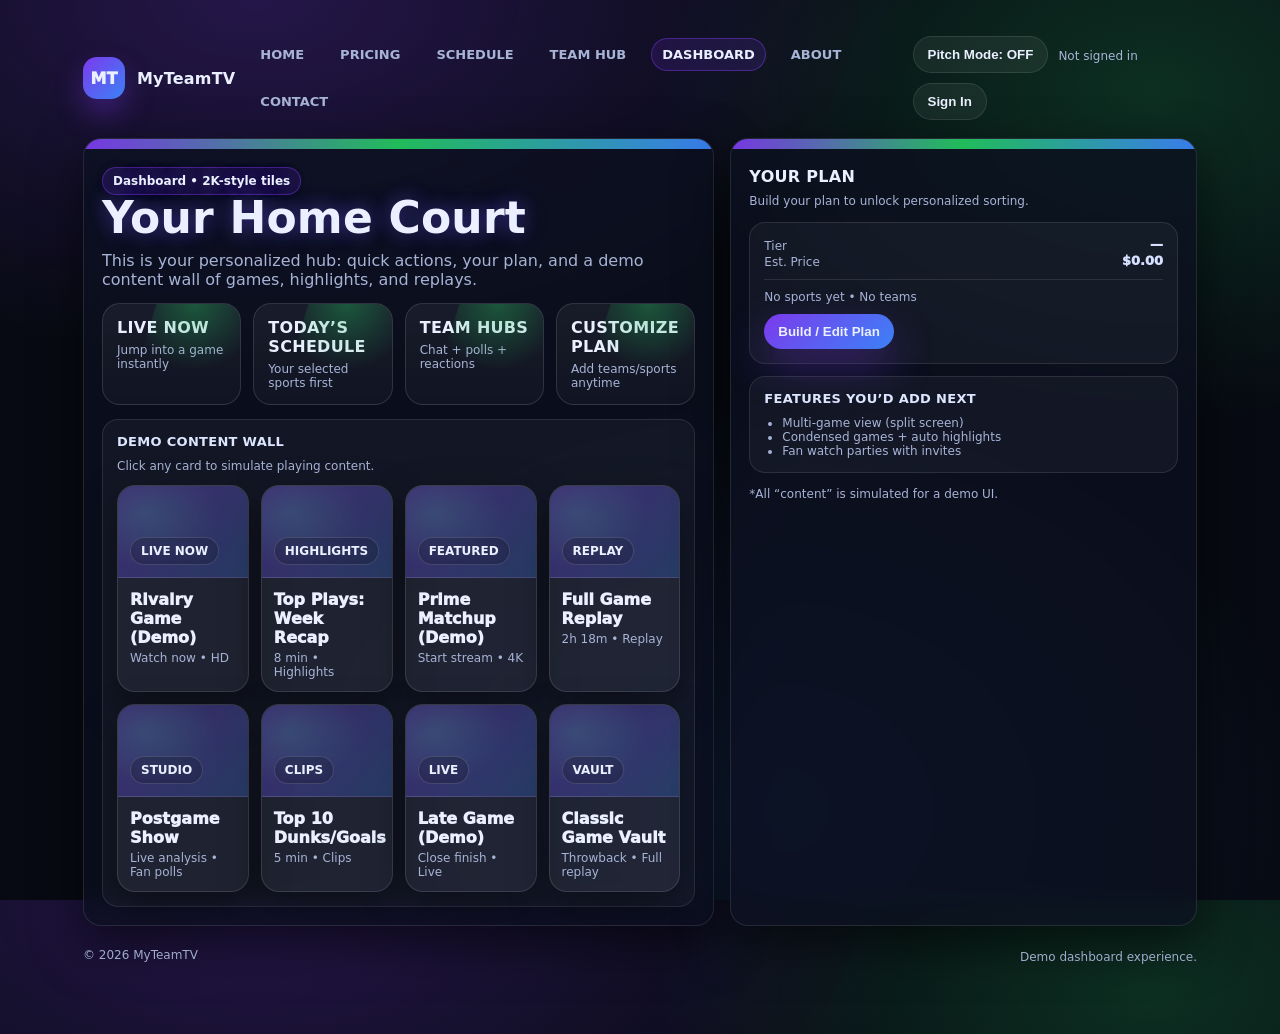
==== dashboard.html @ 367edc5e "Add files via upload" ====
<!doctype html>
<html lang="en">
<head>
  <meta charset="UTF-8"/>
  <meta name="viewport" content="width=device-width, initial-scale=1"/>
  <title>MyTeamTV | Dashboard</title>
  <link rel="stylesheet" href="styles.css"/>
  <style>
    /* Dashboard-only extras */
    .tiles{
      display:grid;
      grid-template-columns: repeat(4, 1fr);
      gap:12px;
      margin-top:12px;
    }
    @media (max-width: 1000px){ .tiles{grid-template-columns: repeat(2,1fr);} }
    @media (max-width: 600px){ .tiles{grid-template-columns: 1fr;} }

    .tile{
      padding:14px;
      border-radius: 18px;
      border:1px solid rgba(255,255,255,.12);
      background: linear-gradient(180deg, rgba(255,255,255,.06), rgba(255,255,255,.03));
      position:relative;
      overflow:hidden;
      cursor:pointer;
      transition:.14s transform, .14s border-color, .14s background;
    }
    .tile:hover{
      transform: translateY(-2px);
      border-color: rgba(124,58,237,.45);
      background: linear-gradient(180deg, rgba(124,58,237,.18), rgba(255,255,255,.03));
    }
    .tile b{display:block; letter-spacing:.3px;}
    .tile .small{margin-top:6px}
    .tile:after{
      content:"";
      position:absolute;
      right:-30px; top:-30px;
      width:120px; height:120px;
      background: radial-gradient(circle at 30% 30%, rgba(34,197,94,.35), transparent 55%);
      transform: rotate(18deg);
    }

    .contentGrid{
      display:grid;
      grid-template-columns: repeat(4, 1fr);
      gap:12px;
      margin-top:12px;
    }
    @media (max-width: 1000px){ .contentGrid{grid-template-columns: repeat(2,1fr);} }
    @media (max-width: 600px){ .contentGrid{grid-template-columns: 1fr;} }

    .thumb{
      border-radius: 18px;
      border:1px solid rgba(255,255,255,.12);
      background: rgba(255,255,255,.05);
      overflow:hidden;
      box-shadow: 0 16px 40px rgba(0,0,0,.40);
      transition:.14s transform, .14s border-color;
    }
    .thumb:hover{transform: translateY(-2px); border-color: rgba(59,130,246,.45);}
    .thumb .top{
      height:92px;
      background:
        linear-gradient(135deg, rgba(124,58,237,.35), rgba(59,130,246,.25)),
        radial-gradient(120px 90px at 20% 30%, rgba(34,197,94,.25), transparent 60%);
      border-bottom:1px solid rgba(255,255,255,.10);
      position:relative;
    }
    .badge{
      position:absolute;
      left:12px; bottom:12px;
      padding:6px 10px;
      border-radius:999px;
      font-size:12px; font-weight:900;
      border:1px solid rgba(255,255,255,.14);
      background: rgba(0,0,0,.25);
      backdrop-filter: blur(6px);
    }
    .thumb .body{padding:12px}
    .thumb .title{font-weight:1000; margin-bottom:4px}
    .thumb .meta{color:var(--muted); font-size:12px}
  </style>
</head>
<body>
  <div class="wrap">
   <div class="topbar">
  <div class="brand">
    <div class="logo">MT</div>
    <div>MyTeamTV</div>
  </div>

  <div class="nav">
    <a data-nav href="index.html">HOME</a>
    <a data-nav href="pricing.html">PRICING</a>
    <a data-nav href="schedule.html">SCHEDULE</a>
    <a data-nav href="teamhub.html">TEAM HUB</a>
    <a data-nav href="dashboard.html">DASHBOARD</a>
    <a data-nav href="about.html">ABOUT</a>
    <a data-nav href="contact.html">CONTACT</a>
  </div>

  <div style="display:flex; gap:10px; align-items:center; flex-wrap:wrap;">
    <button id="pitchToggle" class="btn">Pitch Mode: OFF</button>
    <div id="who" class="small">Not signed in</div>
    <button id="authBtn" class="btn" style="display:none;">Sign In</button>
    <button id="logoutBtn" class="btn danger" style="display:none;">Log Out</button>
  </div>
</div>

<div class="pitchBanner">
  <b>Investor Pitch View</b>
  <div class="small">Problem → Solution → Business Model → Differentiation → Go-To-Market</div>
</div>


    <div class="grid">
      <div class="card">
        <div class="strip"></div>
        <div class="section">
          <div class="tag glow">Dashboard • 2K-style tiles</div>
         <div class="fanOnly">
  <h1 class="h1 glow">Your Home Court</h1>
  <p class="sub">
    This is your personalized hub: quick actions, your plan, and a demo content wall of games,
    highlights, and replays.
  </p>
</div>

<div class="pitchOnly">
  <h1 class="h1 glow">Product Experience: Dashboard</h1>
  <p class="sub">
    The dashboard acts as the user’s central control hub, prioritizing selected teams and sports.
    It increases engagement by surfacing live games, schedules, and community features in one place.
  </p>

  <div class="two">
    <div class="panel">
      <h3>USER VALUE</h3>
      <ul class="small" style="margin:0; padding-left:18px;">
        <li>Faster access to live content</li>
        <li>Personalized sorting by teams</li>
        <li>Reduced friction vs. switching apps</li>
      </ul>
    </div>

    <div class="panel">
      <h3>BUSINESS VALUE</h3>
      <ul class="small" style="margin:0; padding-left:18px;">
        <li>Higher session frequency</li>
        <li>Increased feature discovery</li>
        <li>Clear upgrade paths to premium tiers</li>
      </ul>
    </div>
  </div>
</div>

          <div class="tiles">
            <div class="tile" id="tileLive">
              <b>LIVE NOW</b>
              <div class="small">Jump into a game instantly</div>
            </div>
            <div class="tile" id="tileSchedule">
              <b>TODAY’S SCHEDULE</b>
              <div class="small">Your selected sports first</div>
            </div>
            <div class="tile" id="tileHubs">
              <b>TEAM HUBS</b>
              <div class="small">Chat + polls + reactions</div>
            </div>
            <div class="tile" id="tileCustomize">
              <b>CUSTOMIZE PLAN</b>
              <div class="small">Add teams/sports anytime</div>
            </div>
          </div>

          <div style="height:14px"></div>

          <div class="panel">
            <h3>DEMO CONTENT WALL</h3>
            <div class="small">Click any card to simulate playing content.</div>

            <div class="contentGrid" id="contentGrid"></div>
          </div>
        </div>
      </div>

      <div class="card">
        <div class="strip"></div>
        <div class="section">
          <b style="letter-spacing:.3px;">YOUR PLAN</b>
          <p class="small" style="margin:8px 0 14px;">
            Build your plan to unlock personalized sorting.
          </p>

          <div class="panel">
            <div class="row"><span class="small">Tier</span><span id="miniTier" style="font-weight:1000;">—</span></div>
            <div class="row"><span class="small">Est. Price</span><span id="miniPrice" style="font-weight:1000;">$0.00</span></div>
            <div class="div"></div>
            <div id="miniList" class="small">No sports yet • No teams</div>
            <div style="height:10px"></div>
            <button class="btn primary" id="quickStart">Build / Edit Plan</button>
          </div>

          <div style="height:12px"></div>

          <div class="panel">
            <h3>FEATURES YOU’D ADD NEXT</h3>
            <ul class="small" style="margin:0; padding-left:18px;">
              <li>Multi-game view (split screen)</li>
              <li>Condensed games + auto highlights</li>
              <li>Fan watch parties with invites</li>
            </ul>
          </div>

          <div style="height:12px"></div>
          <div class="small">*All “content” is simulated for a demo UI.</div>
        </div>
      </div>
    </div>

    <div class="footer">
      <div>© <span id="yr"></span> MyTeamTV</div>
      <div class="small">Demo dashboard experience.</div>
    </div>
  </div>

  <!-- LOGIN MODAL -->
  <div id="loginModal" class="modalOverlay">
    <div class="modal">
      <div class="strip"></div>
      <div class="head">
        <b>SIGN IN</b>
        <button id="closeLogin" class="btn">Close</button>
      </div>
      <div class="body">
        <form id="loginForm">
          <div class="field">
            <label>NAME</label>
            <input id="loginName" placeholder="Karli" autocomplete="name"/>
          </div>
          <div class="field">
            <label>EMAIL</label>
            <input id="loginEmail" placeholder="you@email.com" autocomplete="email"/>
          </div>
          <div class="actions">
            <button class="btn primary" type="submit">Continue</button>
          </div>
          <div class="small" style="margin-top:10px;">Demo sign-in. Stores data in your browser only.</div>
        </form>
      </div>
    </div>
  </div>

  <!-- ONBOARD MODAL -->
  <div id="onboardModal" class="modalOverlay">
    <div class="modal">
      <div class="strip"></div>
      <div class="head">
        <b>BUILD YOUR PLAN</b>
        <button id="closeOnboard" class="btn">Close</button>
      </div>
      <div class="body">
        <div class="two">
          <div class="panel">
            <h3>SPORTS</h3>
            <div id="sportPills" class="pillrow"></div>
          </div>
          <div class="panel">
            <h3>TEAMS</h3>
            <div id="teamPills" class="pillrow"></div>
            <div class="small" style="margin-top:8px;">In a real version, teams filter by league rights.</div>
          </div>
        </div>

        <div style="height:12px"></div>

        <div class="panel">
          <div class="tag" id="tierTag">Tier: —</div>
          <div style="height:10px"></div>

          <div class="priceBox">
            <div class="small">Estimated monthly price</div>
            <div class="bigPrice" id="price">$0.00</div>
            <div class="small" id="priceNote">Select at least 1 sport to start.</div>
          </div>

          <div style="height:10px"></div>

          <div class="row"><span>Sports selected</span><span id="sportCount">0</span></div>
          <div class="row"><span>Teams selected</span><span id="teamCount">0</span></div>
          <div class="div"></div>
          <div id="tierDetails" class="small"></div>

          <div class="actions">
            <button id="savePicks" class="btn primary" type="button">Save Plan</button>
            <a class="btn" href="pricing.html">Compare Pricing</a>
          </div>
        </div>
      </div>
    </div>
  </div>

  <script>
    document.getElementById("yr").textContent = new Date().getFullYear();

    document.getElementById("authBtn").addEventListener("click", ()=> {
      document.getElementById("loginModal").style.display = "flex";
    });

    // Fake content cards (you can swap titles to your favorite sports)
    const content = [
      { type:"LIVE", title:"Rivalry Game (Demo)", meta:"Watch now • HD", badge:"LIVE NOW" },
      { type:"REPLAY", title:"Top Plays: Week Recap", meta:"8 min • Highlights", badge:"HIGHLIGHTS" },
      { type:"LIVE", title:"Prime Matchup (Demo)", meta:"Start stream • 4K", badge:"FEATURED" },
      { type:"REPLAY", title:"Full Game Replay", meta:"2h 18m • Replay", badge:"REPLAY" },
      { type:"STUDIO", title:"Postgame Show", meta:"Live analysis • Fan polls", badge:"STUDIO" },
      { type:"CLIPS", title:"Top 10 Dunks/Goals", meta:"5 min • Clips", badge:"CLIPS" },
      { type:"LIVE", title:"Late Game (Demo)", meta:"Close finish • Live", badge:"LIVE" },
      { type:"REPLAY", title:"Classic Game Vault", meta:"Throwback • Full replay", badge:"VAULT" }
    ];

    const grid = document.getElementById("contentGrid");
    content.forEach(item=>{
      const card = document.createElement("div");
      card.className = "thumb";
      card.innerHTML = `
        <div class="top">
          <div class="badge">${item.badge}</div>
        </div>
        <div class="body">
          <div class="title">${item.title}</div>
          <div class="meta">${item.meta}</div>
        </div>
      `;
      card.addEventListener("click", ()=>{
        alert(`▶️ Playing: ${item.title}\n\n(Demo only — simulate stream player here.)`);
      });
      grid.appendChild(card);
    });

    // Tile actions
    document.getElementById("tileLive").addEventListener("click", ()=>alert("LIVE NOW: Demo tile — would open the live player."));
    document.getElementById("tileSchedule").addEventListener("click", ()=>alert("TODAY’S SCHEDULE: Demo tile — would show your teams first."));
    document.getElementById("tileHubs").addEventListener("click", ()=>alert("TEAM HUBS: Demo tile — would open chat + polls."));
    document.getElementById("tileCustomize").addEventListener("click", ()=>document.getElementById("quickStart").click());
  </script>
  <script src="app.js"></script>
</body>
</html>
---- styles.css ----
:root{
  --bg:#070A12;
  --panel:#0C1020;
  --panel2:#0E1630;
  --line:rgba(255,255,255,.10);
  --text:#EAF0FF;
  --muted:#A7B4D6;

  /* 2K-ish neon accents */
  --neon:#7C3AED;     /* purple */
  --neon2:#22C55E;    /* green */
  --neon3:#3B82F6;    /* blue */

  --radius:18px;
  --shadow: 0 18px 50px rgba(0,0,0,.55);
}

*{box-sizing:border-box}
html,body{height:100%}
body{
  margin:0;
  font-family: ui-sans-serif, system-ui, -apple-system, Segoe UI, Roboto, Helvetica, Arial;
  color:var(--text);
  background:
    radial-gradient(1100px 600px at 20% 0%, rgba(124,58,237,.25), transparent 60%),
    radial-gradient(900px 600px at 90% 10%, rgba(34,197,94,.20), transparent 55%),
    radial-gradient(900px 700px at 60% 90%, rgba(59,130,246,.16), transparent 60%),
    var(--bg);
}

a{color:inherit; text-decoration:none}
.wrap{max-width:1150px; margin:0 auto; padding:26px 18px 70px;}
.topbar{
  display:flex; align-items:center; justify-content:space-between;
  gap:14px; padding:10px 0 18px;
}
.brand{
  display:flex; align-items:center; gap:12px; font-weight:900; letter-spacing:.2px;
}
.logo{
  width:42px; height:42px; border-radius:14px;
  background: linear-gradient(135deg, var(--neon), var(--neon3));
  display:grid; place-items:center;
  box-shadow: 0 14px 28px rgba(124,58,237,.35);
  font-weight:1000;
}
.nav{
  display:flex; gap:14px; flex-wrap:wrap;
  color:var(--muted); font-weight:800; font-size:13px;
}
.nav a{
  padding:8px 10px;
  border-radius:999px;
  border:1px solid transparent;
}
.nav a.active{
  color:var(--text);
  border-color: rgba(124,58,237,.45);
  background: rgba(124,58,237,.15);
}

.btn{
  border:1px solid var(--line);
  background: rgba(255,255,255,.06);
  color:var(--text);
  padding:10px 14px;
  border-radius:999px;
  font-weight:900;
  cursor:pointer;
  transition: .14s transform, .14s background, .14s border-color;
}
.btn:hover{transform: translateY(-1px); background: rgba(255,255,255,.10); border-color: rgba(255,255,255,.16);}
.btn.primary{
  border:none;
  background: linear-gradient(135deg, var(--neon), var(--neon3));
  box-shadow: 0 18px 40px rgba(124,58,237,.35);
}
.btn.danger{
  border-color: rgba(244,63,94,.35);
  background: rgba(244,63,94,.10);
}

.card{
  border:1px solid var(--line);
  border-radius: var(--radius);
  background: rgba(12,16,32,.75);
  box-shadow: var(--shadow);
  backdrop-filter: blur(10px);
  overflow:hidden;
}

/* 2K-ish “angled” header strip */
.card .strip{
  height:10px;
  background: linear-gradient(90deg, var(--neon), var(--neon2), var(--neon3));
  opacity:.95;
}
.section{
  padding:18px;
}
.h1{
  font-size:44px; line-height:1.05; margin:0 0 10px;
  letter-spacing:.2px;
}
.sub{
  margin:0 0 14px;
  color:var(--muted);
  max-width: 62ch;
}

.grid{
  display:grid;
  grid-template-columns: 1.15fr .85fr;
  gap:16px;
  align-items:stretch;
}
@media (max-width: 900px){
  .grid{grid-template-columns:1fr}
  .nav{display:none}
  .h1{font-size:38px}
}

.kpi{
  display:flex; gap:12px; flex-wrap:wrap;
  margin-top:14px;
}
.kpi .pill{
  padding:10px 12px;
  border-radius: 14px;
  border:1px solid var(--line);
  background: rgba(255,255,255,.05);
  min-width: 170px;
}
.kpi b{display:block; font-size:15px}
.small{font-size:12px; color:var(--muted); margin-top:2px}

.two{
  display:grid; grid-template-columns: 1fr 1fr; gap:12px;
}
@media (max-width: 700px){ .two{grid-template-columns:1fr} }

.panel{
  border:1px solid var(--line);
  border-radius: 16px;
  background: rgba(255,255,255,.04);
  padding:14px;
}
.panel h3{
  margin:0 0 10px;
  font-size:13px;
  color:#DDE6FF;
  letter-spacing:.3px;
}

.pillrow{display:flex; flex-wrap:wrap; gap:8px}
.pick{
  display:inline-flex; align-items:center; gap:8px;
  padding:8px 10px;
  border-radius:999px;
  border:1px solid var(--line);
  background: rgba(255,255,255,.05);
  font-size:13px;
  color:#D6E0FF;
  cursor:pointer;
  user-select:none;
  transition:.12s transform,.12s background,.12s border-color;
}
.pick:hover{transform: translateY(-1px); background: rgba(255,255,255,.08); border-color: rgba(255,255,255,.16);}
.pick input{accent-color: var(--neon); cursor:pointer}

.priceBox{
  border:1px solid rgba(34,197,94,.35);
  background: rgba(34,197,94,.10);
  border-radius: 16px;
  padding:14px;
}
.bigPrice{font-size:34px; font-weight:1000; margin:6px 0 2px;}
.row{
  display:flex; justify-content:space-between; gap:12px;
  font-size:13px; color:#D6E0FF;
}
.div{height:1px; background: rgba(255,255,255,.10); margin:10px 0;}

.tag{
  display:inline-flex;
  padding:6px 10px;
  border-radius:999px;
  border:1px solid rgba(124,58,237,.45);
  background: rgba(124,58,237,.15);
  font-size:12px; font-weight:900;
  width:fit-content;
}

/* Modal (2K-ish overlay) */
.modalOverlay{
  position:fixed; inset:0;
  background: rgba(0,0,0,.65);
  display:none;
  align-items:center;
  justify-content:center;
  padding:18px;
  z-index: 50;
}
.modal{
  width:min(720px, 100%);
  border-radius: 22px;
  border:1px solid rgba(255,255,255,.12);
  background: rgba(12,16,32,.88);
  box-shadow: 0 30px 90px rgba(0,0,0,.70);
  overflow:hidden;
}
.modal .head{
  padding:16px 18px;
  display:flex; align-items:center; justify-content:space-between; gap:10px;
  border-bottom:1px solid rgba(255,255,255,.10);
}
.modal .head b{letter-spacing:.3px}
.modal .body{padding:18px}
.field{
  display:flex; flex-direction:column; gap:6px;
  margin:10px 0;
}
.field label{font-size:12px; color:var(--muted); font-weight:900; letter-spacing:.2px}
.field input{
  padding:12px 12px;
  border-radius: 14px;
  border:1px solid rgba(255,255,255,.14);
  background: rgba(255,255,255,.06);
  color:var(--text);
  outline:none;
}
.field input:focus{border-color: rgba(124,58,237,.55)}
.actions{display:flex; gap:10px; flex-wrap:wrap; margin-top:12px}

.footer{
  margin-top:22px;
  color:var(--muted);
  font-size:12px;
  display:flex; justify-content:space-between; gap:10px; flex-wrap:wrap;
  opacity:.95;
}

/* Glitch-ish highlight text */
.glow{
  text-shadow:
    0 0 18px rgba(124,58,237,.35),
    0 0 26px rgba(59,130,246,.25);
}
/* =========================
   PITCH MODE (Investor View)
   ========================= */
.pitchOnly{ display:none; }
.fanOnly{ display:block; }

body.pitch .pitchOnly{ display:block; }
body.pitch .fanOnly{ display:none; }

.pitchBanner{
  display:none;
  margin: 0 0 14px;
  padding: 12px 14px;
  border-radius: 16px;
  border:1px solid rgba(34,197,94,.30);
  background: rgba(34,197,94,.10);
}
body.pitch .pitchBanner{ display:block; }

.pitchBanner b{
  font-weight:1000;
  letter-spacing:.2px;
}
.pitchBanner .small{
  margin-top:4px;
}

body.pitch{
  /* Slightly more “presentation” feel */
  background:
    radial-gradient(1100px 600px at 20% 0%, rgba(34,197,94,.18), transparent 60%),
    radial-gradient(900px 600px at 90% 10%, rgba(124,58,237,.20), transparent 55%),
    radial-gradient(900px 700px at 60% 90%, rgba(59,130,246,.12), transparent 60%),
    var(--bg);
}
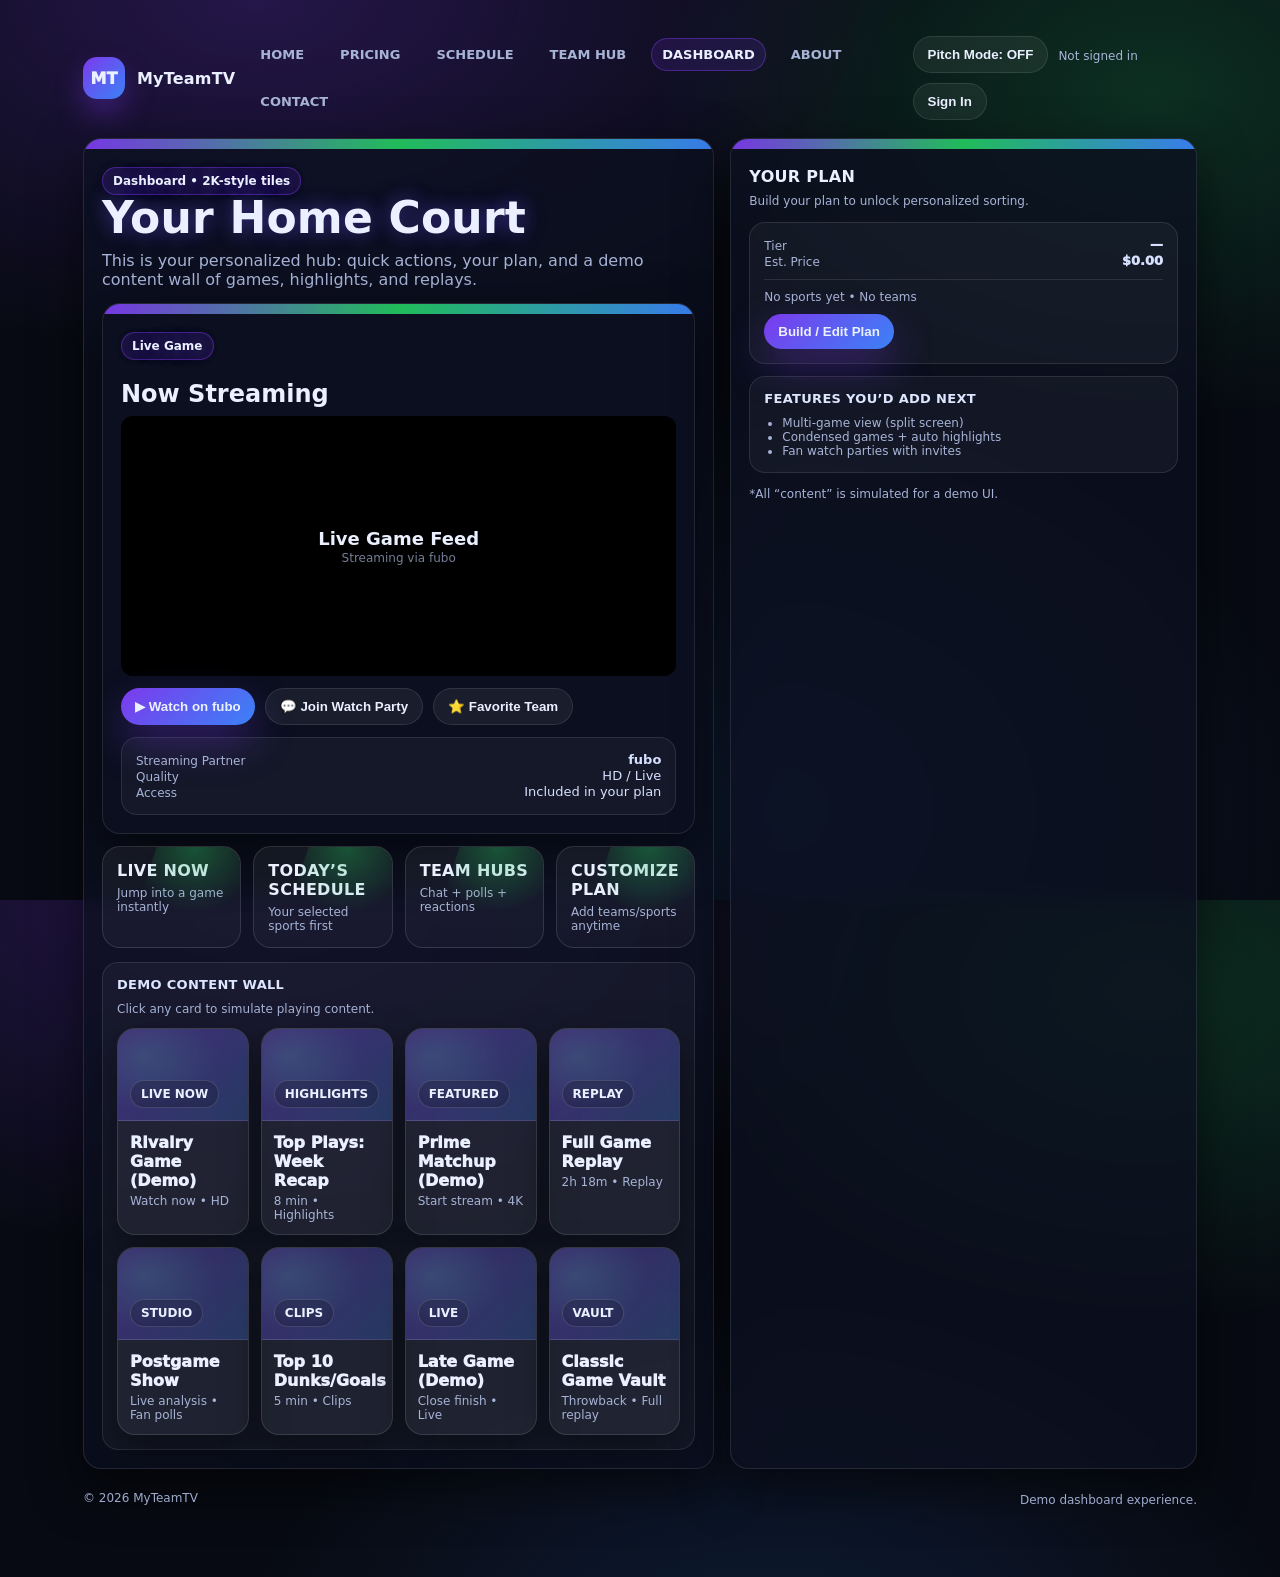
==== commit 9e097e16: "Update dashboard.html" ====
--- a/dashboard.html
+++ b/dashboard.html
@@ -126,6 +126,50 @@
     This is your personalized hub: quick actions, your plan, and a demo content wall of games,
     highlights, and replays.
   </p>
+           <div class="card">
+  <div class="strip"></div>
+  <div class="section">
+    
+    <div class="tag glow">Live Game</div>
+    <h2 style="margin-bottom:8px;">Now Streaming</h2>
+
+    <div style="
+      background:#000;
+      height:260px;
+      border-radius:12px;
+      display:flex;
+      align-items:center;
+      justify-content:center;
+      flex-direction:column;
+      margin-bottom:12px;
+    ">
+      <div style="font-size:18px; font-weight:700;">Live Game Feed</div>
+      <div class="small" style="opacity:.7;">Streaming via fubo</div>
+    </div>
+
+    <div style="display:flex; gap:10px; flex-wrap:wrap;">
+      <button id="watchFubo" class="btn primary">▶ Watch on fubo</button>
+      <button class="btn">💬 Join Watch Party</button>
+      <button class="btn">⭐ Favorite Team</button>
+    </div>
+
+    <div class="panel" style="margin-top:12px;">
+      <div class="row">
+        <span class="small">Streaming Partner</span>
+        <span style="font-weight:700;">fubo</span>
+      </div>
+      <div class="row">
+        <span class="small">Quality</span>
+        <span>HD / Live</span>
+      </div>
+      <div class="row">
+        <span class="small">Access</span>
+        <span>Included in your plan</span>
+      </div>
+    </div>
+
+  </div>
+</div>
 </div>
 
 <div class="pitchOnly">
